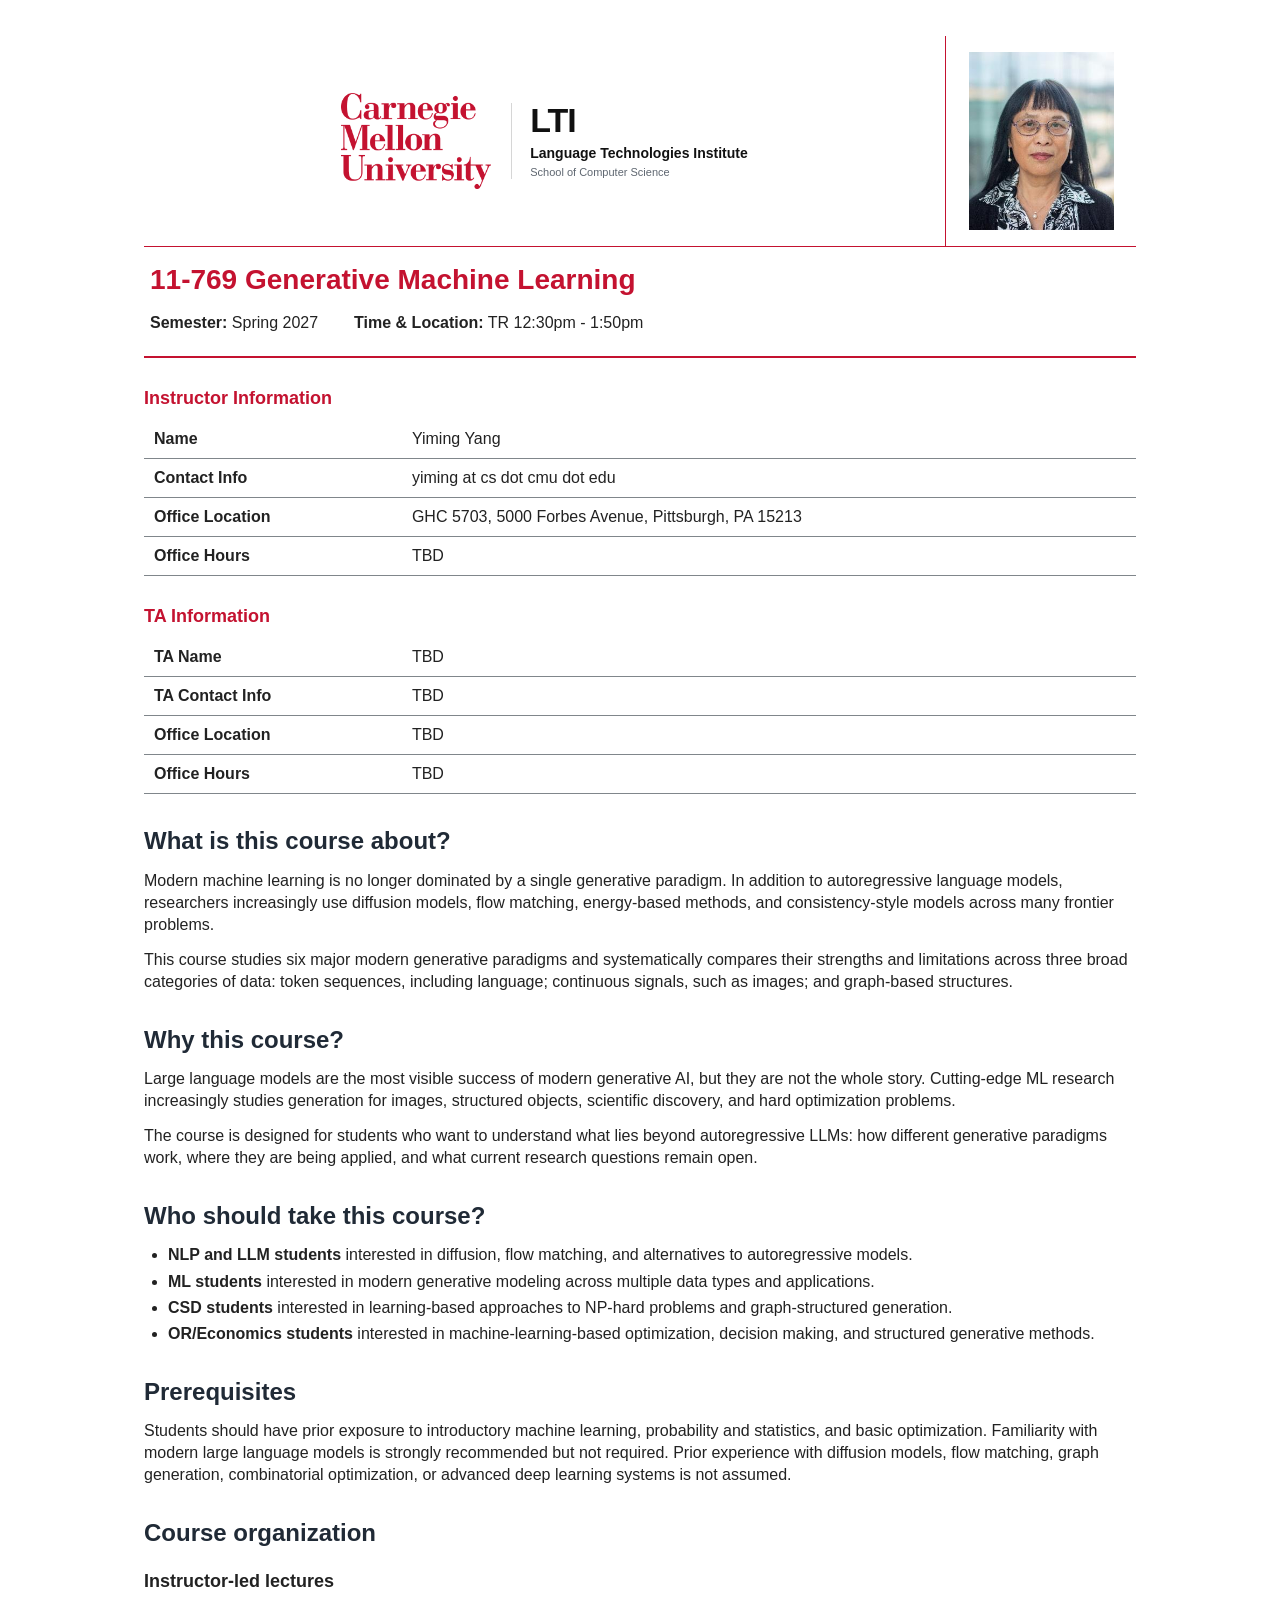
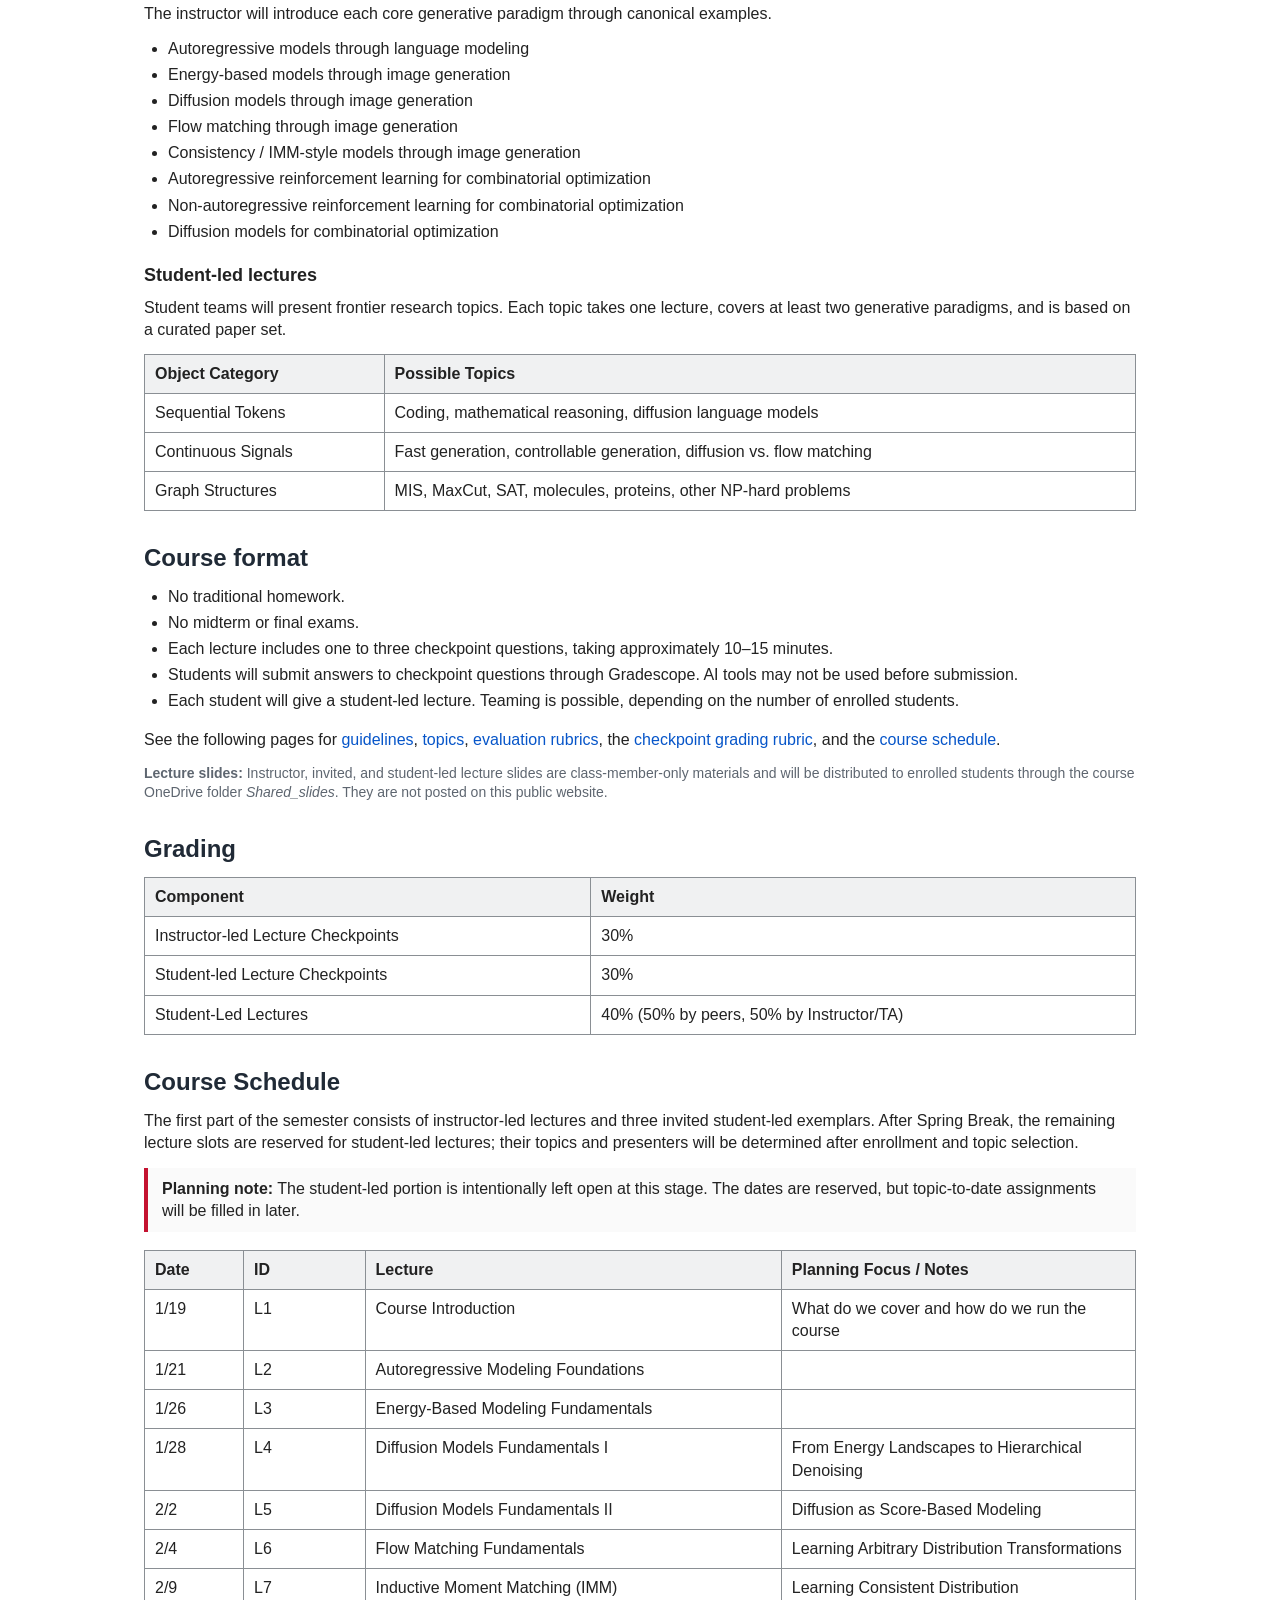
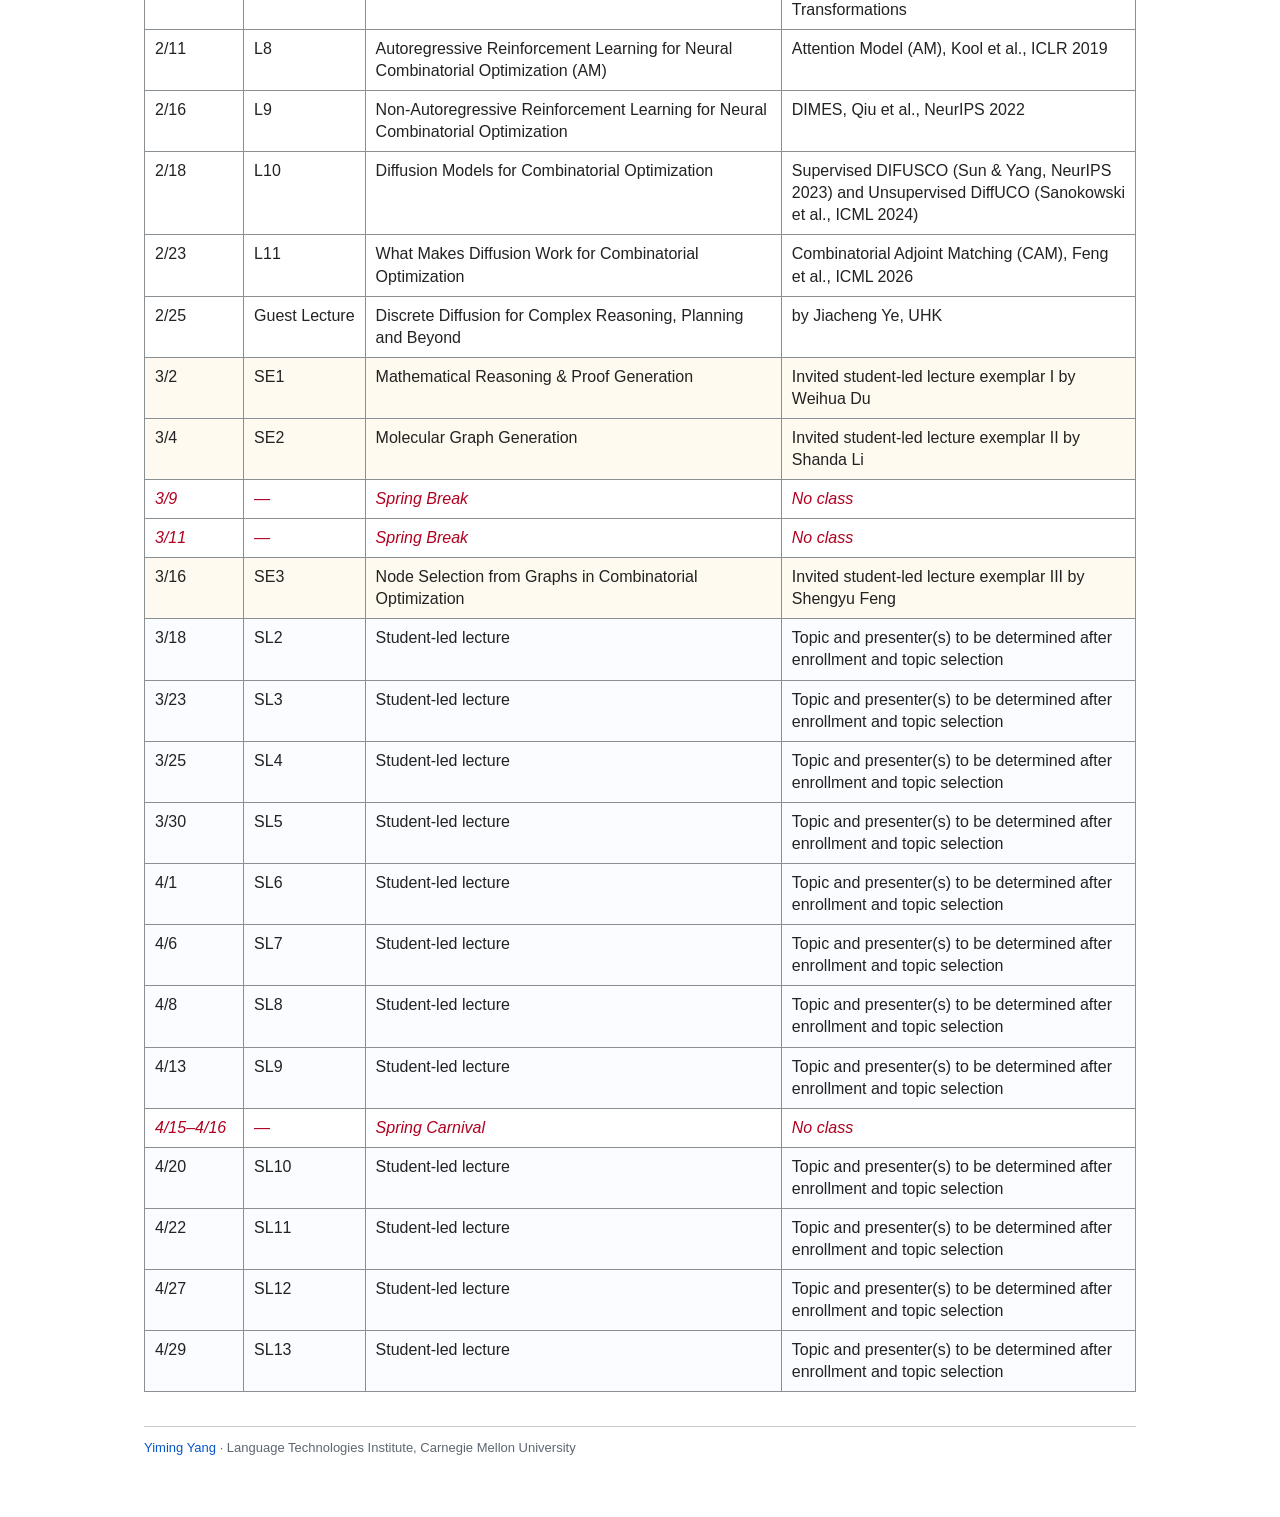
==== 11-769-s27/index.html @ 5e6c39dd "Add 11-769 Spring 2027 course page Migrated from pitt.lti.cs.cmu.edu/classes/11-769/s27, with embedd" ====
<!DOCTYPE html>

<html lang="en">
<head>
<meta charset="utf-8"/>
<meta content="width=device-width, initial-scale=1" name="viewport"/>
<title>11-769 Generative Machine Learning — Spring 2027</title>
<style>
:root { --cmu:#c41230; --ink:#222; --muted:#5e6670; --line:#9aa0a6; --soft:#f7f7f7; --link:#0655c9; }
* { box-sizing:border-box; }
body { margin:0; background:#fff; color:var(--ink); font-family:Arial, Helvetica, sans-serif; font-size:16px; line-height:1.38; }
a { color:var(--link); text-decoration:none; } a:hover { text-decoration:underline; }
.page { max-width:1080px; margin:0 auto; padding:36px 44px 60px; }
.course-header { margin-bottom:22px; }
.header-visual { display:grid; grid-template-columns:1fr 190px; min-height:210px; }
.brand, .portrait { display:flex; align-items:center; justify-content:center; padding:14px 18px; }
.brand { border-right:1px solid var(--cmu); }
.brand { gap:20px; }
.brand img { width:150px; max-width:100%; height:auto; }
.lti-id { min-width:120px; padding-left:18px; border-left:1px solid #d6d6d6; line-height:1.05; color:#111; }
.lti-id .lti-big { font-size:34px; font-weight:800; letter-spacing:-1px; color:#111; }
.lti-id .lti-name { margin-top:6px; font-size:14px; font-weight:700; line-height:1.15; }
.lti-id .lti-school { margin-top:5px; font-size:11px; color:var(--muted); line-height:1.2; }
.portrait img { width:145px; height:178px; object-fit:cover; }
.course-meta { padding:16px 6px 18px; border-top:1px solid var(--cmu); border-bottom:2px solid var(--cmu); }
.course-meta h1 { color:var(--cmu); font-size:28px; line-height:1.18; margin:0 0 12px; }
.course-meta-details { display:flex; gap:36px; flex-wrap:wrap; }
.course-meta p { margin:4px 0; }
.section-title { color:var(--cmu); font-size:18px; margin:28px 0 9px; font-weight:700; }
h2 { font-size:24px; margin:30px 0 12px; color:#202a36; }
h3 { font-size:18px; margin:20px 0 8px; }
p { margin:9px 0 13px; }
ul { margin:7px 0 14px 24px; padding:0; } li { margin:4px 0; }
.info-table, .grading-table, .schedule-table, .topic-table { width:100%; border-collapse:collapse; margin:8px 0 18px; }
.info-table td { border-bottom:1px solid #80868b; padding:8px 10px; } .info-table td:first-child { font-weight:700; width:26%; }
.grading-table th,.grading-table td,.schedule-table th,.schedule-table td,.topic-table th,.topic-table td { border:1px solid #8a8f94; padding:8px 10px; vertical-align:top; text-align:left; }
.grading-table th,.schedule-table th,.topic-table th { background:#f0f1f2; font-weight:700; }
.schedule-table td:nth-child(1) { width:10%; white-space:nowrap; } .schedule-table td:nth-child(2) { width:8%; white-space:nowrap; } .schedule-table td:nth-child(3) { width:42%; }
.schedule-table tr.exemplar td { background:#fffaf0; } .schedule-table tr.student td { background:#fafcff; } .schedule-table tr.no-class td { color:#b00020; font-style:italic; }
.note { margin:14px 0 18px; padding:10px 14px; border-left:4px solid var(--cmu); background:#fafafa; }
.links { margin-top:16px; }
.small { color:var(--muted); font-size:14px; }
.footer { margin-top:34px; padding-top:12px; border-top:1px solid #ccc; color:var(--muted); font-size:13px; }
@media (max-width:760px) {
  .page { padding:18px 16px 40px; }
  .header-visual { grid-template-columns:1fr; }
  .brand,.portrait { border-right:0; border-bottom:1px solid var(--cmu); }
  .brand { flex-wrap:wrap; }
  .lti-id { border-left:0; padding-left:0; text-align:center; }
  .course-meta { padding:18px 4px; }
  .schedule-table { font-size:14px; }
}
</style>
</head>
<body>
<div class="page">
<header class="course-header">
<div class="header-visual">
<div class="brand"><img alt="Carnegie Mellon University" src="images/cmu-logo.png"/><div class="lti-id"><div class="lti-big">LTI</div><div class="lti-name">Language Technologies Institute</div><div class="lti-school">School of Computer Science</div></div></div>
<div class="portrait"><img alt="Portrait of Yiming Yang" src="images/instructor.jpg"/></div>
</div>
<div class="course-meta">
<h1>11-769 Generative Machine Learning</h1>
<div class="course-meta-details">
<p><strong>Semester:</strong> Spring 2027</p>
<p><strong>Time &amp; Location:</strong> TR 12:30pm - 1:50pm</p>
</div>
</div>
</header>
<div class="section-title" id="instructor-information">Instructor Information</div>
<table class="info-table">
<tr><td>Name</td><td>Yiming Yang</td></tr>
<tr><td>Contact Info</td><td>yiming at cs dot cmu dot edu</td></tr>
<tr><td>Office Location</td><td>GHC 5703, 5000 Forbes Avenue, Pittsburgh, PA 15213</td></tr>
<tr><td>Office Hours</td><td>TBD</td></tr>
</table>
<div class="section-title">TA Information</div>
<table class="info-table">
<tr><td>TA Name</td><td>TBD</td></tr>
<tr><td>TA Contact Info</td><td>TBD</td></tr>
<tr><td>Office Location</td><td>TBD</td></tr>
<tr><td>Office Hours</td><td>TBD</td></tr>
</table>


<h2>What is this course about?</h2>
<p>Modern machine learning is no longer dominated by a single generative paradigm.  In addition to autoregressive language models, researchers increasingly use diffusion models, flow matching, energy-based methods, and consistency-style models across many frontier problems.</p>
<p>This course studies six major modern generative paradigms and systematically compares their strengths and limitations across three broad categories of data: token sequences, including language; continuous signals, such as images; and graph-based structures.</p>
<h2>Why this course?</h2>
<p>Large language models are the most visible success of modern generative AI, but they are not the whole story. Cutting-edge ML research increasingly studies generation for images, structured objects, scientific discovery, and hard optimization problems.</p>
<p>The course is designed for students who want to understand what lies beyond autoregressive LLMs: how different generative paradigms work, where they are being applied, and what current research questions remain open.</p>
<h2>Who should take this course?</h2>
<ul>
<li><strong>NLP and LLM students</strong> interested in diffusion, flow matching, and alternatives to autoregressive models.</li>
<li><strong>ML students</strong> interested in modern generative modeling across multiple data types and applications.</li>
<li><strong>CSD students</strong> interested in learning-based approaches to NP-hard problems and graph-structured generation.</li>
<li><strong>OR/Economics students</strong> interested in machine-learning-based optimization, decision making, and structured generative methods.</li>
</ul>
<h2>Prerequisites</h2>
<p>Students should have prior exposure to introductory machine learning, probability and statistics, and basic optimization. Familiarity with modern large language models is strongly recommended but not required. Prior experience with diffusion models, flow matching, graph generation, combinatorial optimization, or advanced deep learning systems is not assumed.</p>
<h2>Course organization</h2>
<h3>Instructor-led lectures</h3>
<p>The instructor will introduce each core generative paradigm through canonical examples.</p>
<ul>
<li>Autoregressive models through language modeling</li>
<li>Energy-based models through image generation</li>
<li>Diffusion models through image generation</li>
<li>Flow matching through image generation</li>
<li>Consistency / IMM-style models through image generation</li>
<li>Autoregressive reinforcement learning for combinatorial optimization</li>
<li>Non-autoregressive reinforcement learning for combinatorial optimization</li>
<li>Diffusion models for combinatorial optimization</li>
</ul>
<h3>Student-led lectures</h3>
<p>Student teams will present frontier research topics. Each topic takes one lecture, covers at least two generative paradigms, and is based on a curated paper set.</p>
<table class="topic-table">
<thead><tr><th>Object Category</th><th>Possible Topics</th></tr></thead>
<tbody>
<tr><td>Sequential Tokens</td><td>Coding, mathematical reasoning, diffusion language models</td></tr>
<tr><td>Continuous Signals</td><td>Fast generation, controllable generation, diffusion vs. flow matching</td></tr>
<tr><td>Graph Structures</td><td>MIS, MaxCut, SAT, molecules, proteins, other NP-hard problems</td></tr>
</tbody>
</table>
<h2>Course format</h2>
<ul>
<li>No traditional homework.</li>
<li>No midterm or final exams.</li>
<li>Each lecture includes one to three checkpoint questions, taking approximately 10–15 minutes.</li>
<li>Students will submit answers to checkpoint questions through Gradescope. AI tools may not be used before submission.</li>
<li>Each student will give a student-led lecture. Teaming is possible, depending on the number of enrolled students.</li>
</ul>
<p class="links">See the following pages for <a href="Course_documents/Student_Led_Lecture_Guidelines.pdf">guidelines</a>, <a href="Course_documents/Student_Led_Lecture_Topics.pdf">topics</a>, <a href="Course_documents/Student_Led_Lecture_Evaluation_Rubric.pdf">evaluation rubrics</a>, the <a href="Course_documents/Generic_Checkpoint_Grading_Rubric.pdf">checkpoint grading rubric</a>, and the <a href="#schedule">course schedule</a>.</p>
<p class="small"><strong>Lecture slides:</strong> Instructor, invited, and student-led lecture slides are class-member-only materials and will be distributed to enrolled students through the course OneDrive folder <em>Shared_slides</em>. They are not posted on this public website.</p>
<h2>Grading</h2>
<table class="grading-table">
<thead><tr><th>Component</th><th>Weight</th></tr></thead>
<tbody>
<tr><td>Instructor-led Lecture Checkpoints</td><td>30%</td></tr>
<tr><td>Student-led Lecture Checkpoints</td><td>30%</td></tr>
<tr><td>Student-Led Lectures</td><td>40% (50% by peers, 50% by Instructor/TA)</td></tr>
</tbody>
</table>
<h2 id="schedule">Course Schedule</h2>
<p>The first part of the semester consists of instructor-led lectures and three invited student-led exemplars. After Spring Break, the remaining lecture slots are reserved for student-led lectures; their topics and presenters will be determined after enrollment and topic selection.</p>
<div class="note"><strong>Planning note:</strong> The student-led portion is intentionally left open at this stage. The dates are reserved, but topic-to-date assignments will be filled in later.</div>
<table class="schedule-table">
<thead><tr><th>Date</th><th>ID</th><th>Lecture</th><th>Planning Focus / Notes</th></tr></thead>
<tbody>
<tr class=""><td>1/19</td><td>L1</td><td>Course Introduction</td><td>What do we cover and how do we run the course</td></tr>
<tr class=""><td>1/21</td><td>L2</td><td>Autoregressive Modeling Foundations</td><td></td></tr>
<tr class=""><td>1/26</td><td>L3</td><td>Energy-Based Modeling Fundamentals</td><td></td></tr>
<tr class=""><td>1/28</td><td>L4</td><td>Diffusion Models Fundamentals I</td><td>From Energy Landscapes to Hierarchical Denoising</td></tr>
<tr class=""><td>2/2</td><td>L5</td><td>Diffusion Models Fundamentals II</td><td>Diffusion as Score-Based Modeling</td></tr>
<tr class=""><td>2/4</td><td>L6</td><td>Flow Matching Fundamentals</td><td>Learning Arbitrary Distribution Transformations</td></tr>
<tr class=""><td>2/9</td><td>L7</td><td>Inductive Moment Matching (IMM)</td><td>Learning Consistent Distribution Transformations</td></tr>
<tr class=""><td>2/11</td><td>L8</td><td>Autoregressive Reinforcement Learning for Neural Combinatorial Optimization (AM)</td><td>Attention Model (AM), Kool et al., ICLR 2019</td></tr>
<tr class=""><td>2/16</td><td>L9</td><td>Non-Autoregressive Reinforcement Learning for Neural Combinatorial Optimization</td><td>DIMES, Qiu et al., NeurIPS 2022</td></tr>
<tr class=""><td>2/18</td><td>L10</td><td>Diffusion Models for Combinatorial Optimization</td><td>Supervised DIFUSCO (Sun &amp; Yang, NeurIPS 2023) and Unsupervised DiffUCO (Sanokowski et al., ICML 2024)</td></tr>
<tr class=""><td>2/23</td><td>L11</td><td>What Makes Diffusion Work for Combinatorial Optimization</td><td>Combinatorial Adjoint Matching (CAM), Feng et al., ICML 2026</td></tr>
<tr class=""><td>2/25</td><td>Guest Lecture</td><td>Discrete Diffusion for Complex Reasoning, Planning and Beyond</td><td>by Jiacheng Ye, UHK</td></tr>
<tr class="exemplar"><td>3/2</td><td>SE1</td><td>Mathematical Reasoning &amp; Proof Generation</td><td>Invited student-led lecture exemplar I by Weihua Du</td></tr>
<tr class="exemplar"><td>3/4</td><td>SE2</td><td>Molecular Graph Generation</td><td>Invited student-led lecture exemplar II by Shanda Li</td></tr>
<tr class="no-class"><td>3/9</td><td>—</td><td>Spring Break</td><td>No class</td></tr>
<tr class="no-class"><td>3/11</td><td>—</td><td>Spring Break</td><td>No class</td></tr>
<tr class="exemplar"><td>3/16</td><td>SE3</td><td>Node Selection from Graphs in Combinatorial Optimization</td><td>Invited student-led lecture exemplar III by Shengyu Feng</td></tr>
<tr class="student"><td>3/18</td><td>SL2</td><td>Student-led lecture</td><td>Topic and presenter(s) to be determined after enrollment and topic selection</td></tr>
<tr class="student"><td>3/23</td><td>SL3</td><td>Student-led lecture</td><td>Topic and presenter(s) to be determined after enrollment and topic selection</td></tr>
<tr class="student"><td>3/25</td><td>SL4</td><td>Student-led lecture</td><td>Topic and presenter(s) to be determined after enrollment and topic selection</td></tr>
<tr class="student"><td>3/30</td><td>SL5</td><td>Student-led lecture</td><td>Topic and presenter(s) to be determined after enrollment and topic selection</td></tr>
<tr class="student"><td>4/1</td><td>SL6</td><td>Student-led lecture</td><td>Topic and presenter(s) to be determined after enrollment and topic selection</td></tr>
<tr class="student"><td>4/6</td><td>SL7</td><td>Student-led lecture</td><td>Topic and presenter(s) to be determined after enrollment and topic selection</td></tr>
<tr class="student"><td>4/8</td><td>SL8</td><td>Student-led lecture</td><td>Topic and presenter(s) to be determined after enrollment and topic selection</td></tr>
<tr class="student"><td>4/13</td><td>SL9</td><td>Student-led lecture</td><td>Topic and presenter(s) to be determined after enrollment and topic selection</td></tr>
<tr class="no-class"><td>4/15–4/16</td><td>—</td><td>Spring Carnival</td><td>No class</td></tr>
<tr class="student"><td>4/20</td><td>SL10</td><td>Student-led lecture</td><td>Topic and presenter(s) to be determined after enrollment and topic selection</td></tr>
<tr class="student"><td>4/22</td><td>SL11</td><td>Student-led lecture</td><td>Topic and presenter(s) to be determined after enrollment and topic selection</td></tr>
<tr class="student"><td>4/27</td><td>SL12</td><td>Student-led lecture</td><td>Topic and presenter(s) to be determined after enrollment and topic selection</td></tr>
<tr class="student"><td>4/29</td><td>SL13</td><td>Student-led lecture</td><td>Topic and presenter(s) to be determined after enrollment and topic selection</td></tr>
</tbody>
</table>
<div class="footer"><a href="../">Yiming Yang</a> &middot; Language Technologies Institute, Carnegie Mellon University</div>
</div>
</body>
</html>
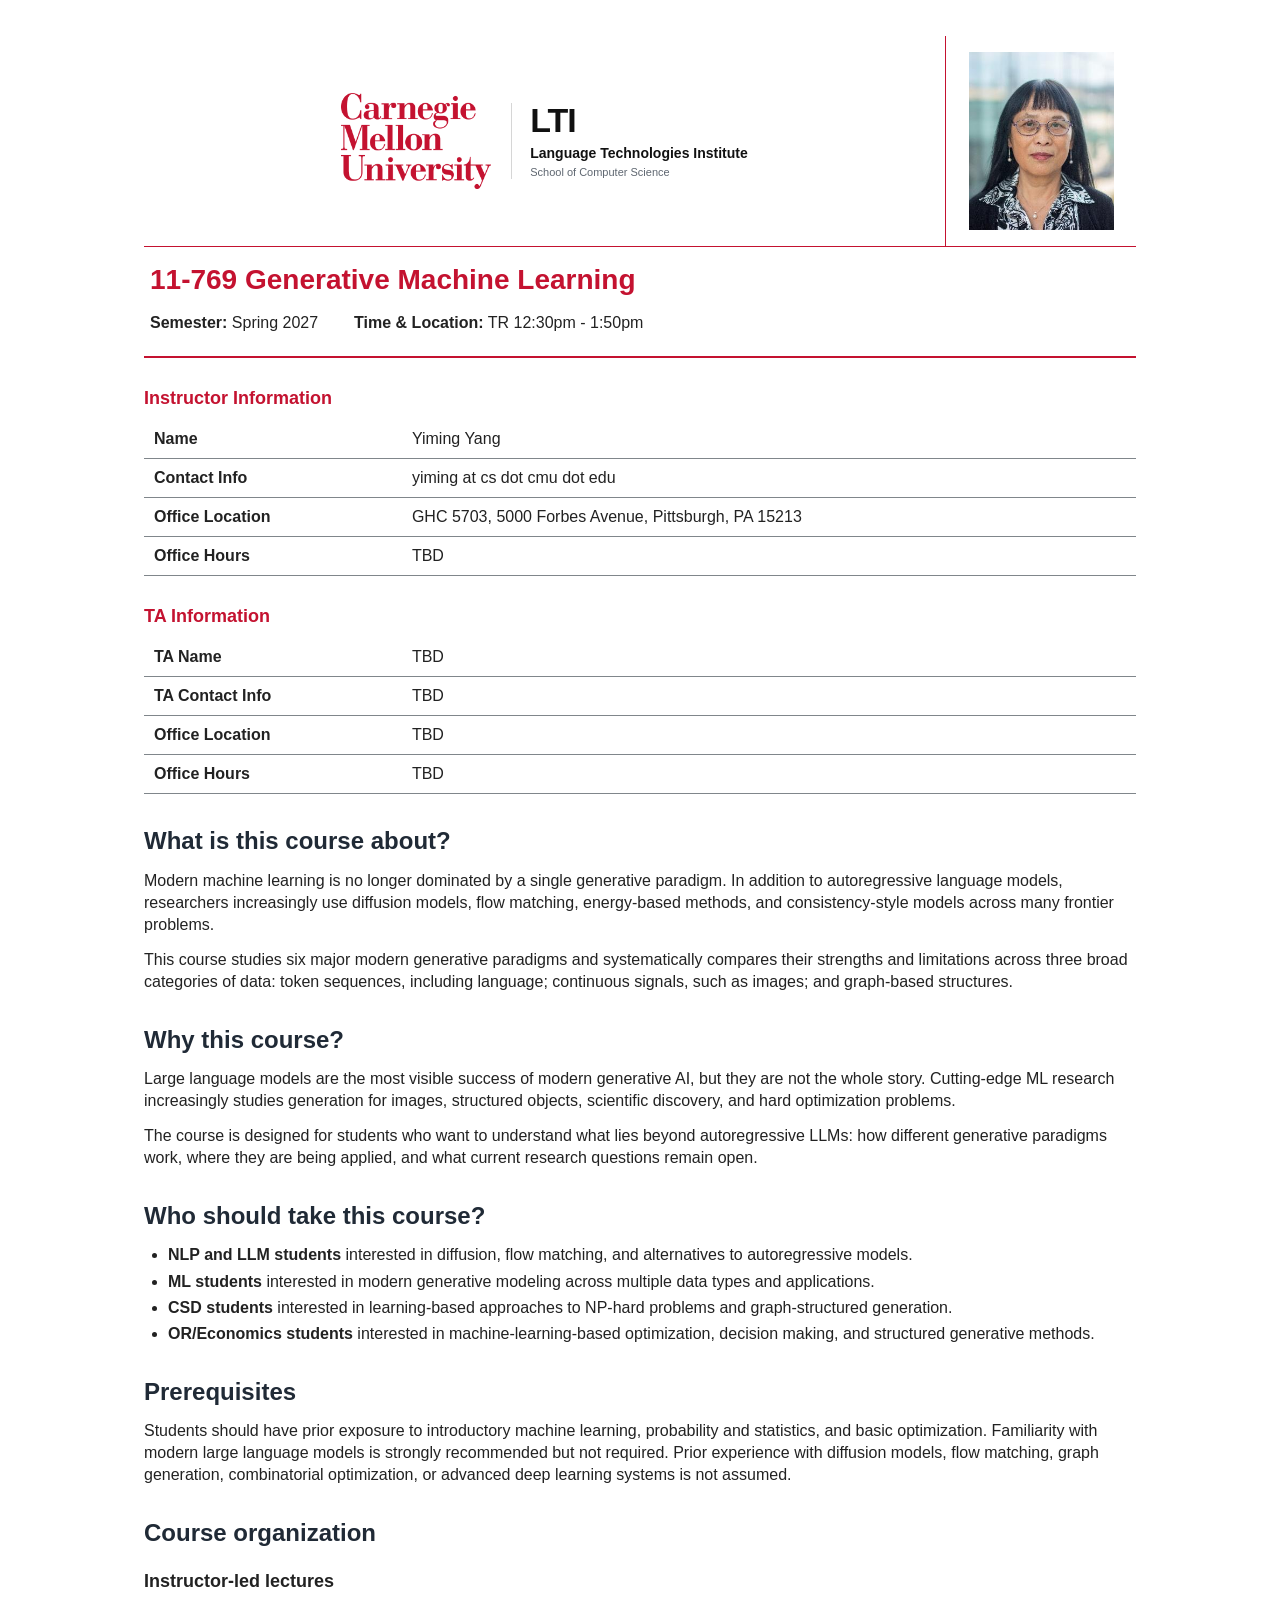
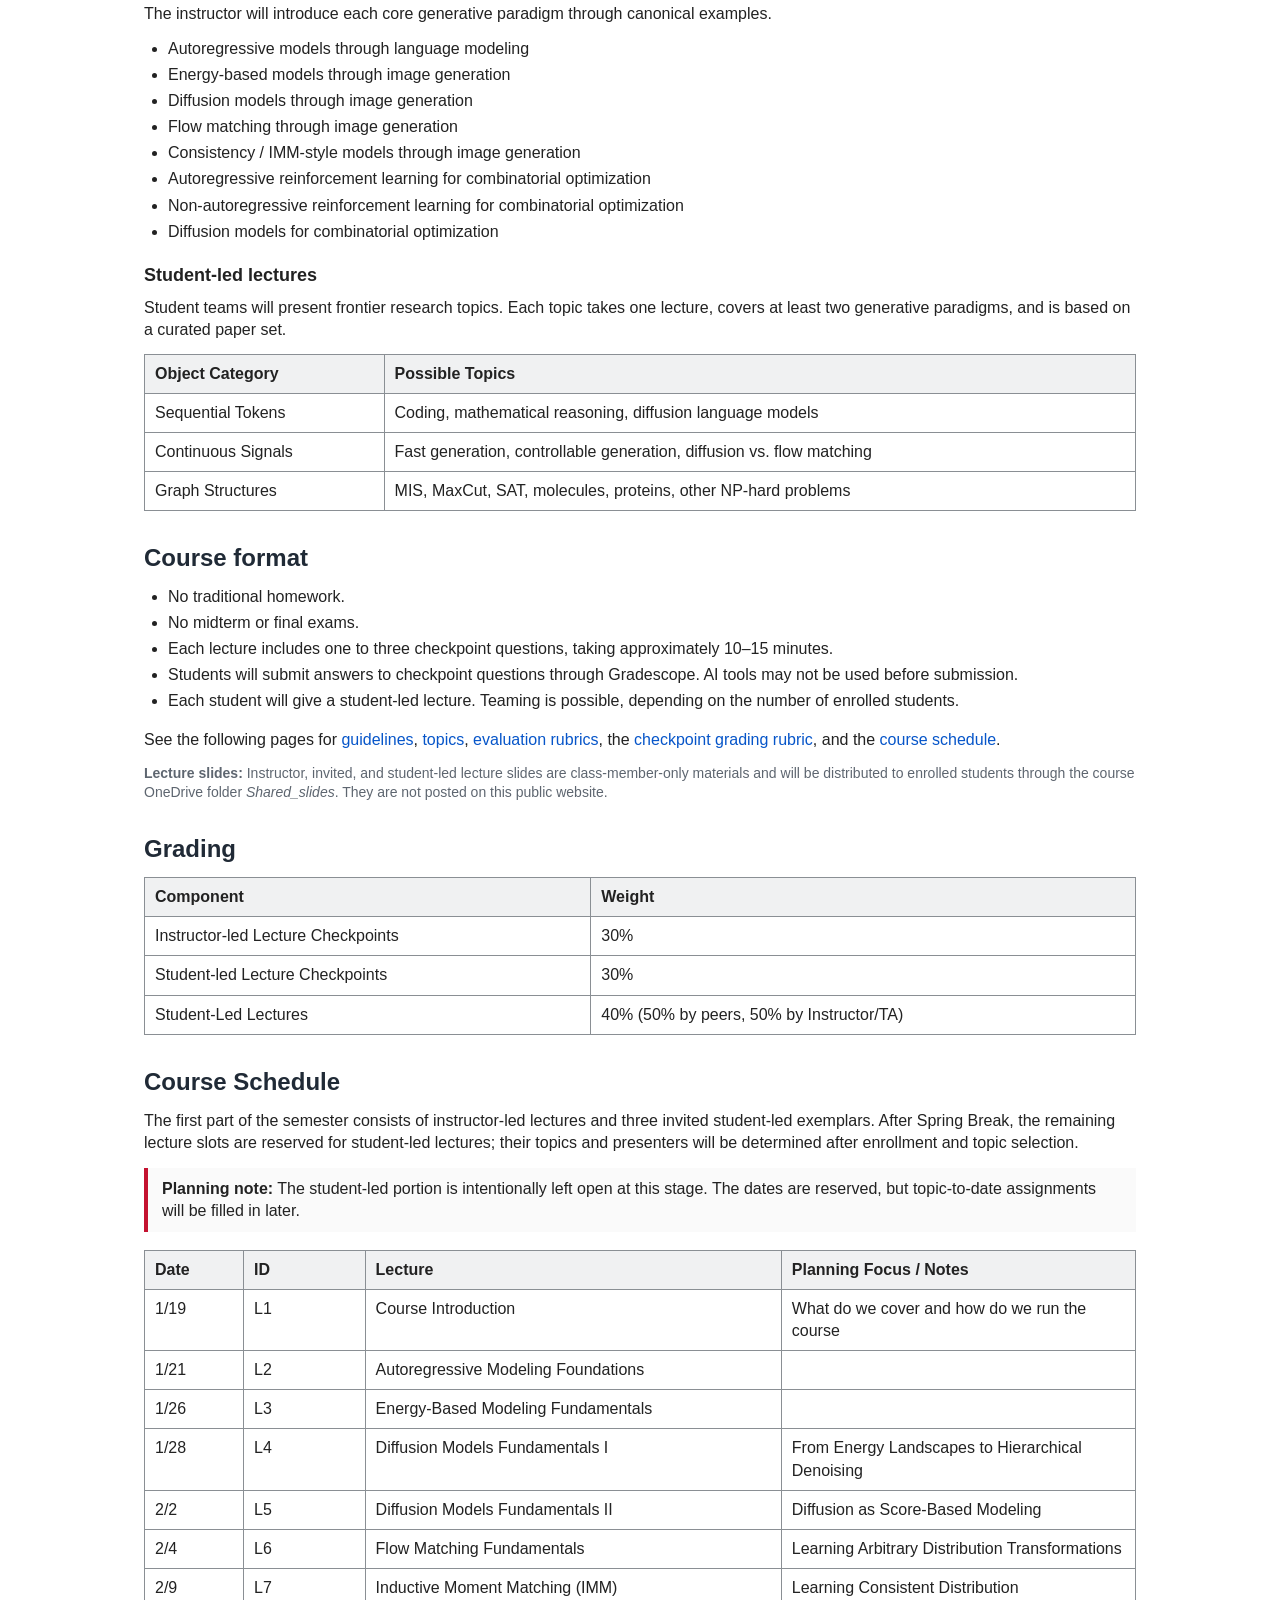
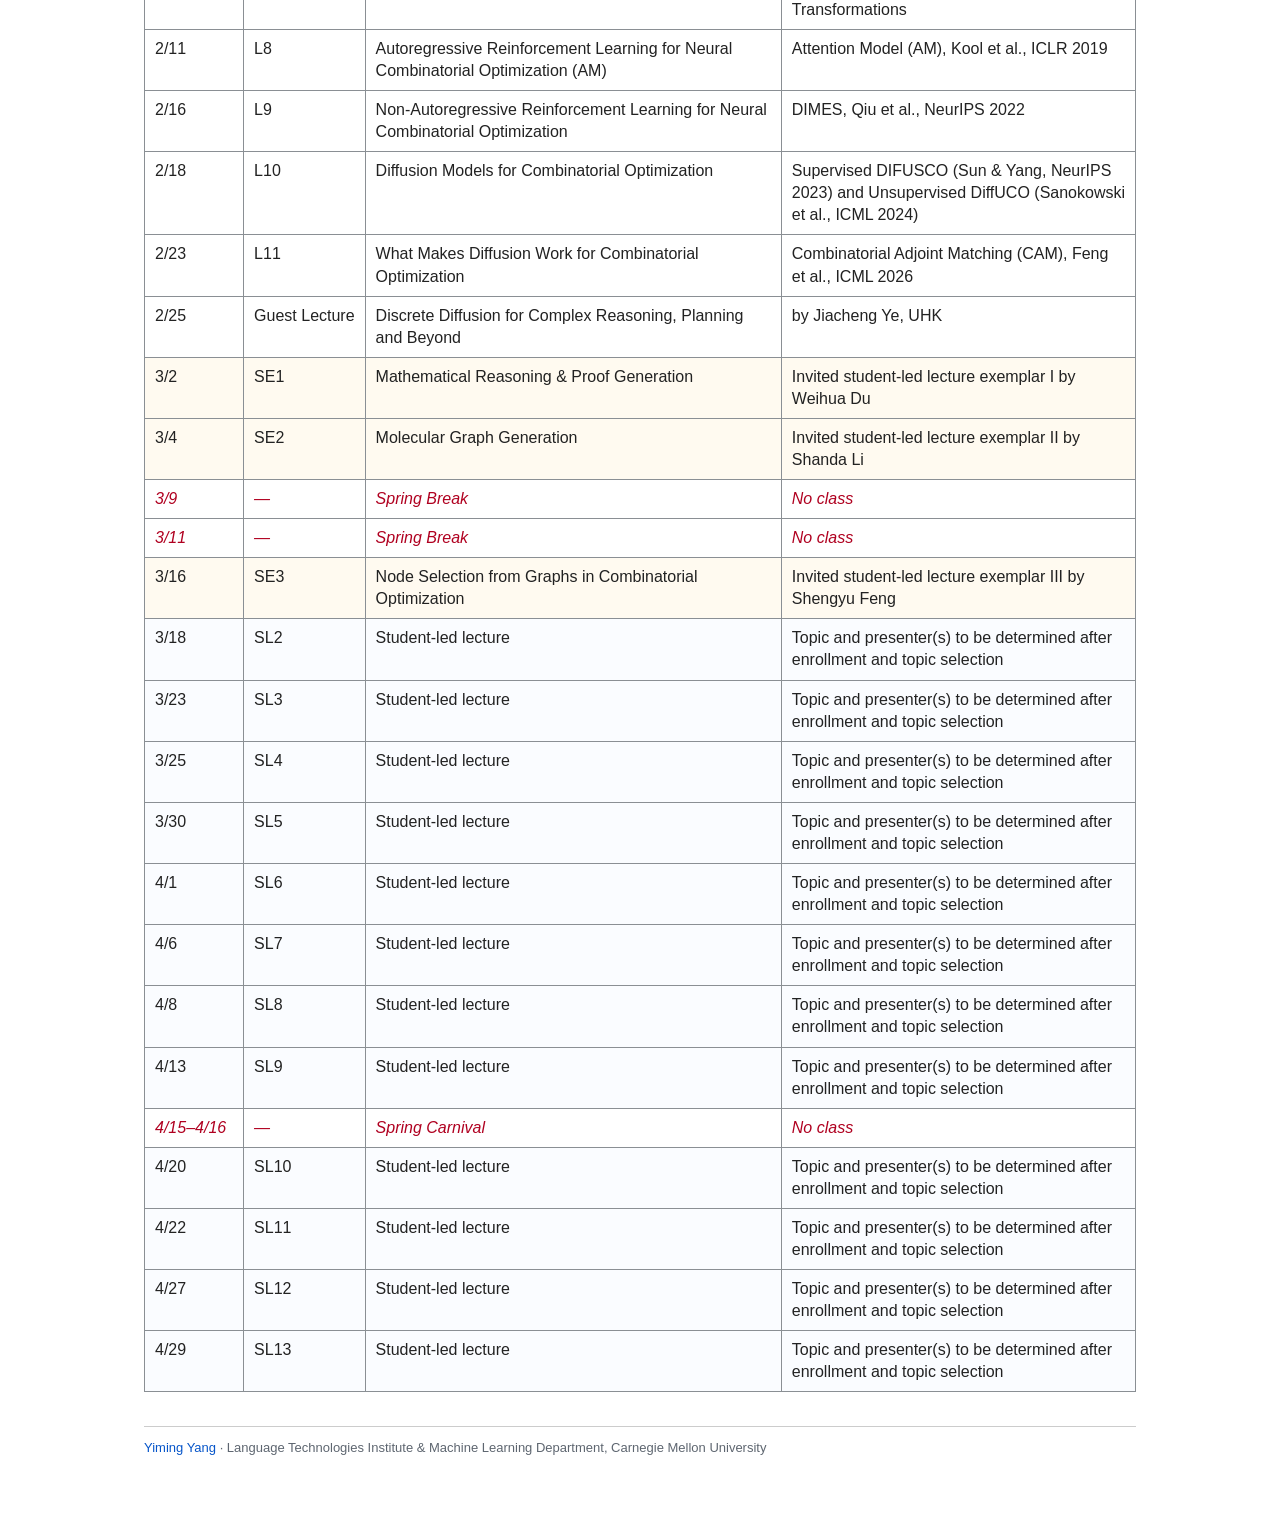
==== commit e797193a: "Course page footer: add Machine Learning Department Co-Authored-By: Claude Opus 5.5 <noreply@anthrop" ====
--- a/11-769-s27/index.html
+++ b/11-769-s27/index.html
@@ -178,7 +178,7 @@
 <tr class="student"><td>4/29</td><td>SL13</td><td>Student-led lecture</td><td>Topic and presenter(s) to be determined after enrollment and topic selection</td></tr>
 </tbody>
 </table>
-<div class="footer"><a href="../">Yiming Yang</a> &middot; Language Technologies Institute, Carnegie Mellon University</div>
+<div class="footer"><a href="../">Yiming Yang</a> &middot; Language Technologies Institute &amp; Machine Learning Department, Carnegie Mellon University</div>
 </div>
 </body>
 </html>
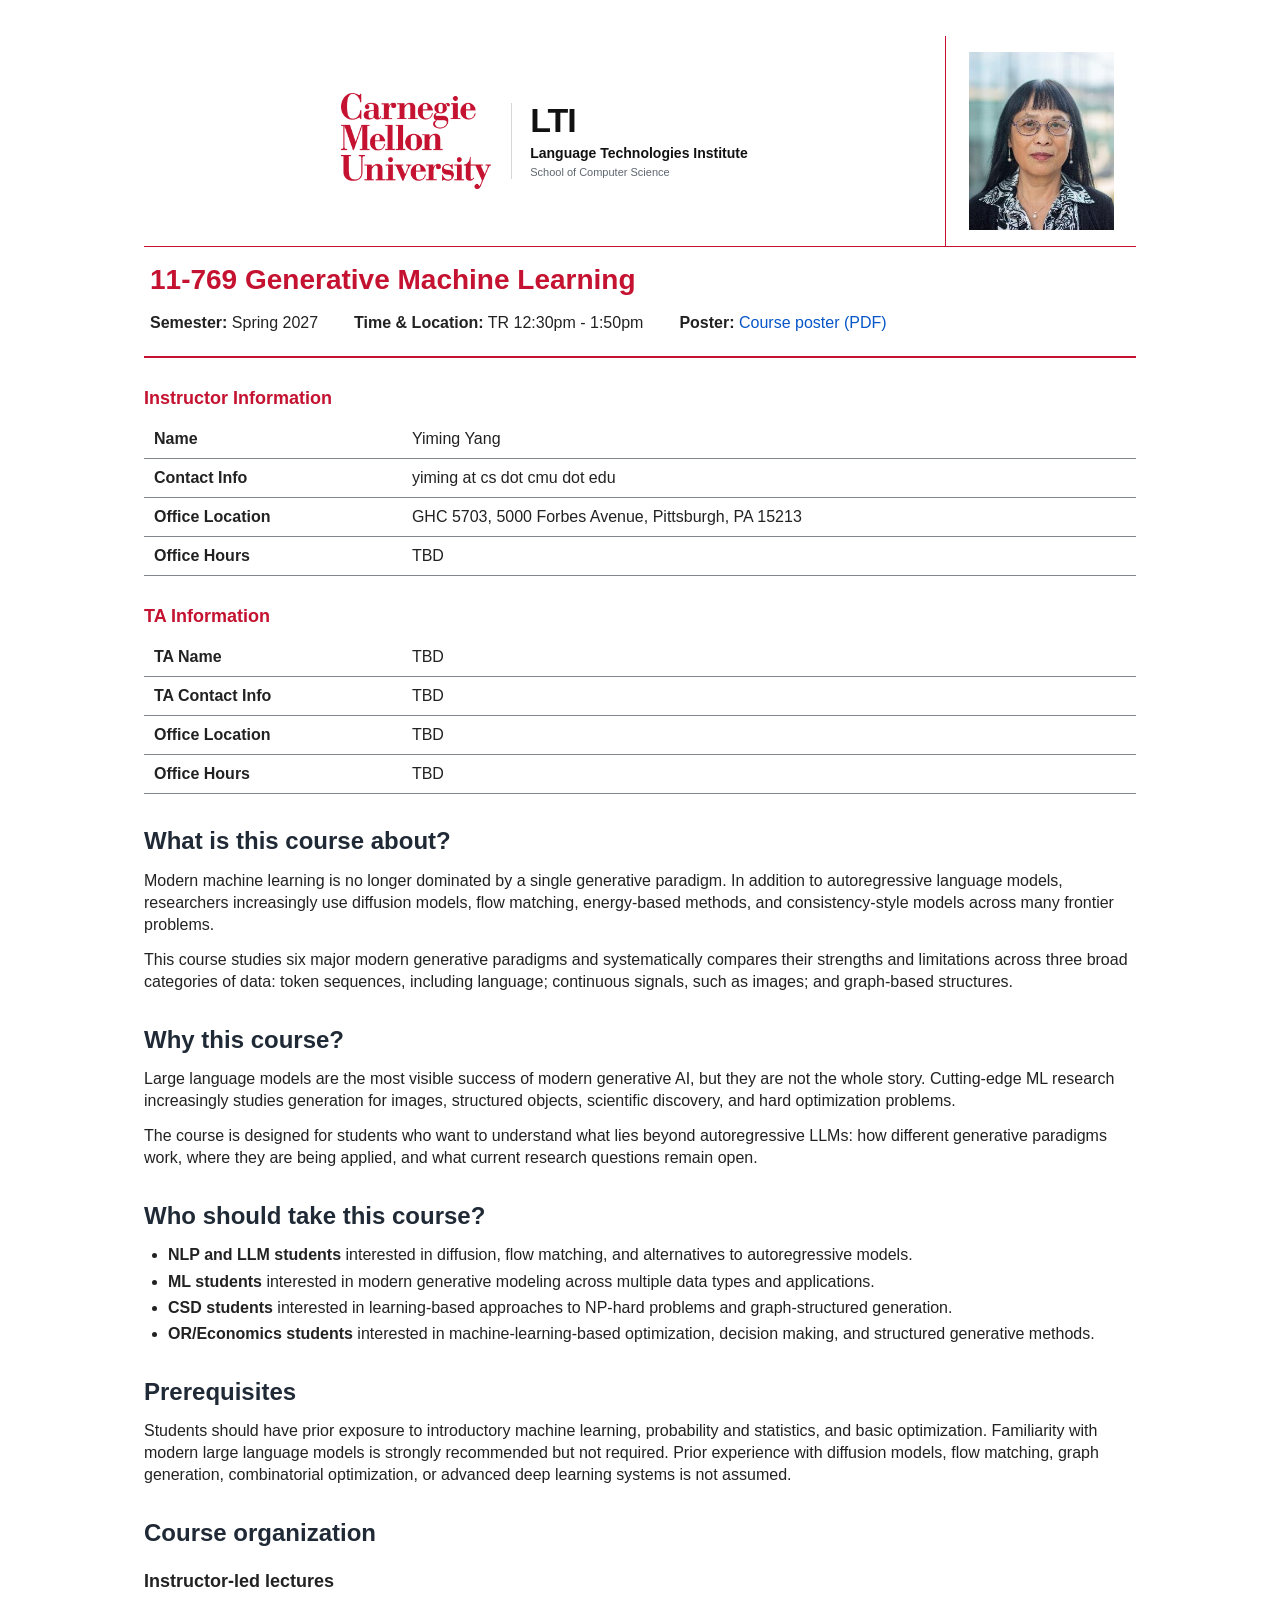
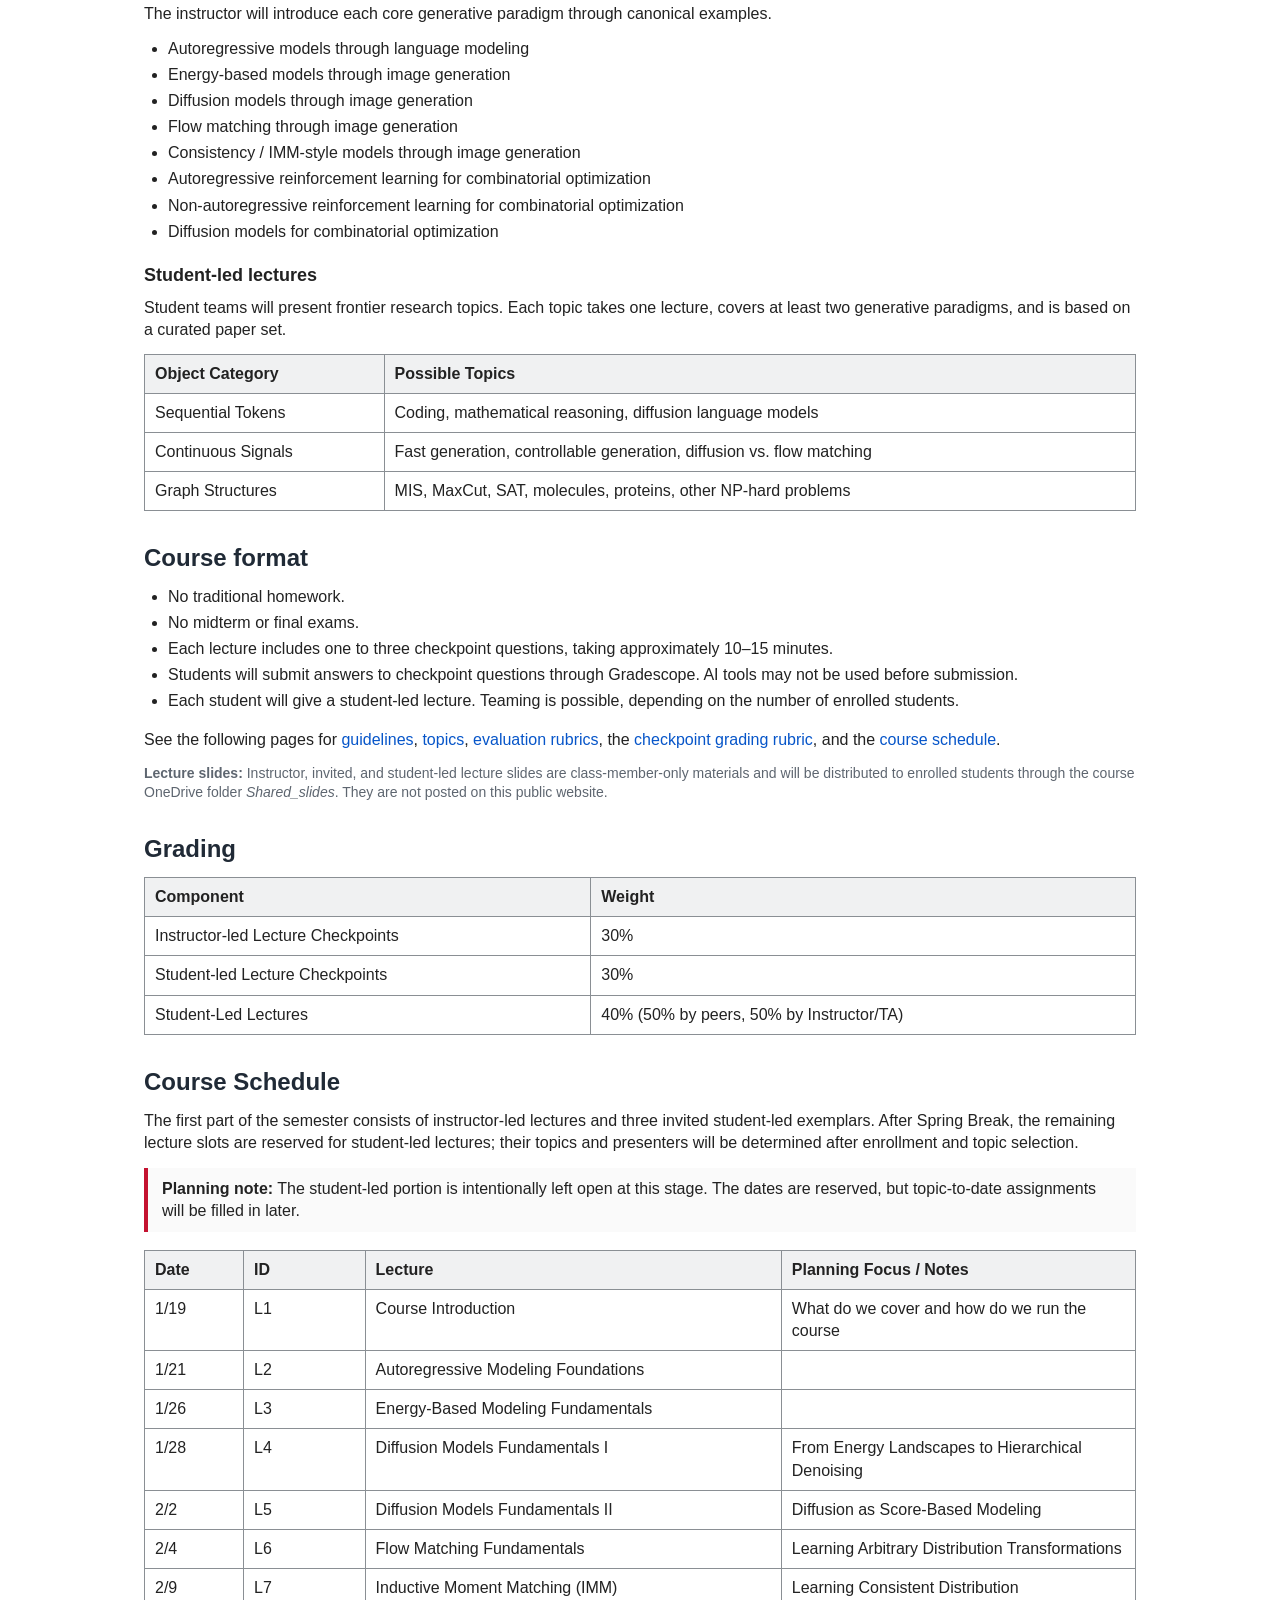
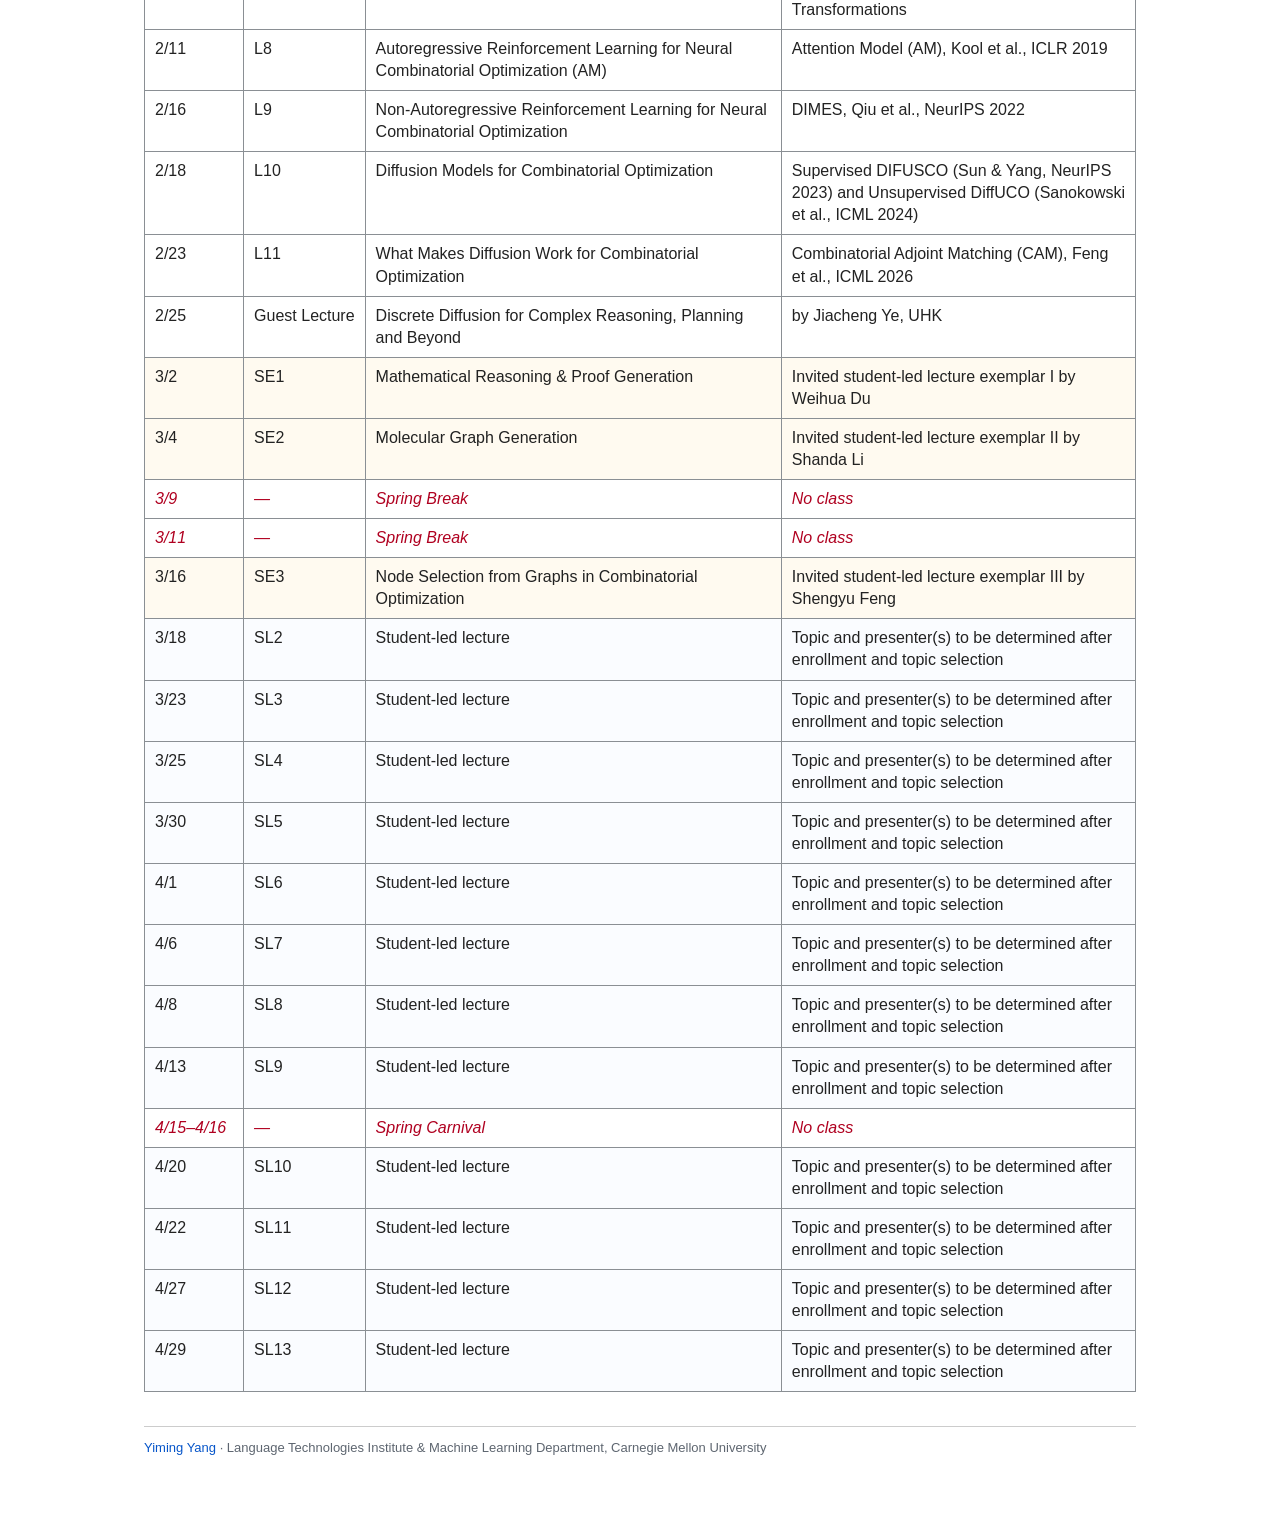
==== commit a6fe09c2: "Add 11-769 course poster and link it from the course page header Co-Authored-By: Claude Opus 5.5 <no" ====
--- a/11-769-s27/index.html
+++ b/11-769-s27/index.html
@@ -64,6 +64,7 @@
 <div class="course-meta-details">
 <p><strong>Semester:</strong> Spring 2027</p>
 <p><strong>Time &amp; Location:</strong> TR 12:30pm - 1:50pm</p>
+<p><strong>Poster:</strong> <a href="Course_documents/11-769_Course_Poster.pdf">Course poster (PDF)</a></p>
 </div>
 </div>
 </header>
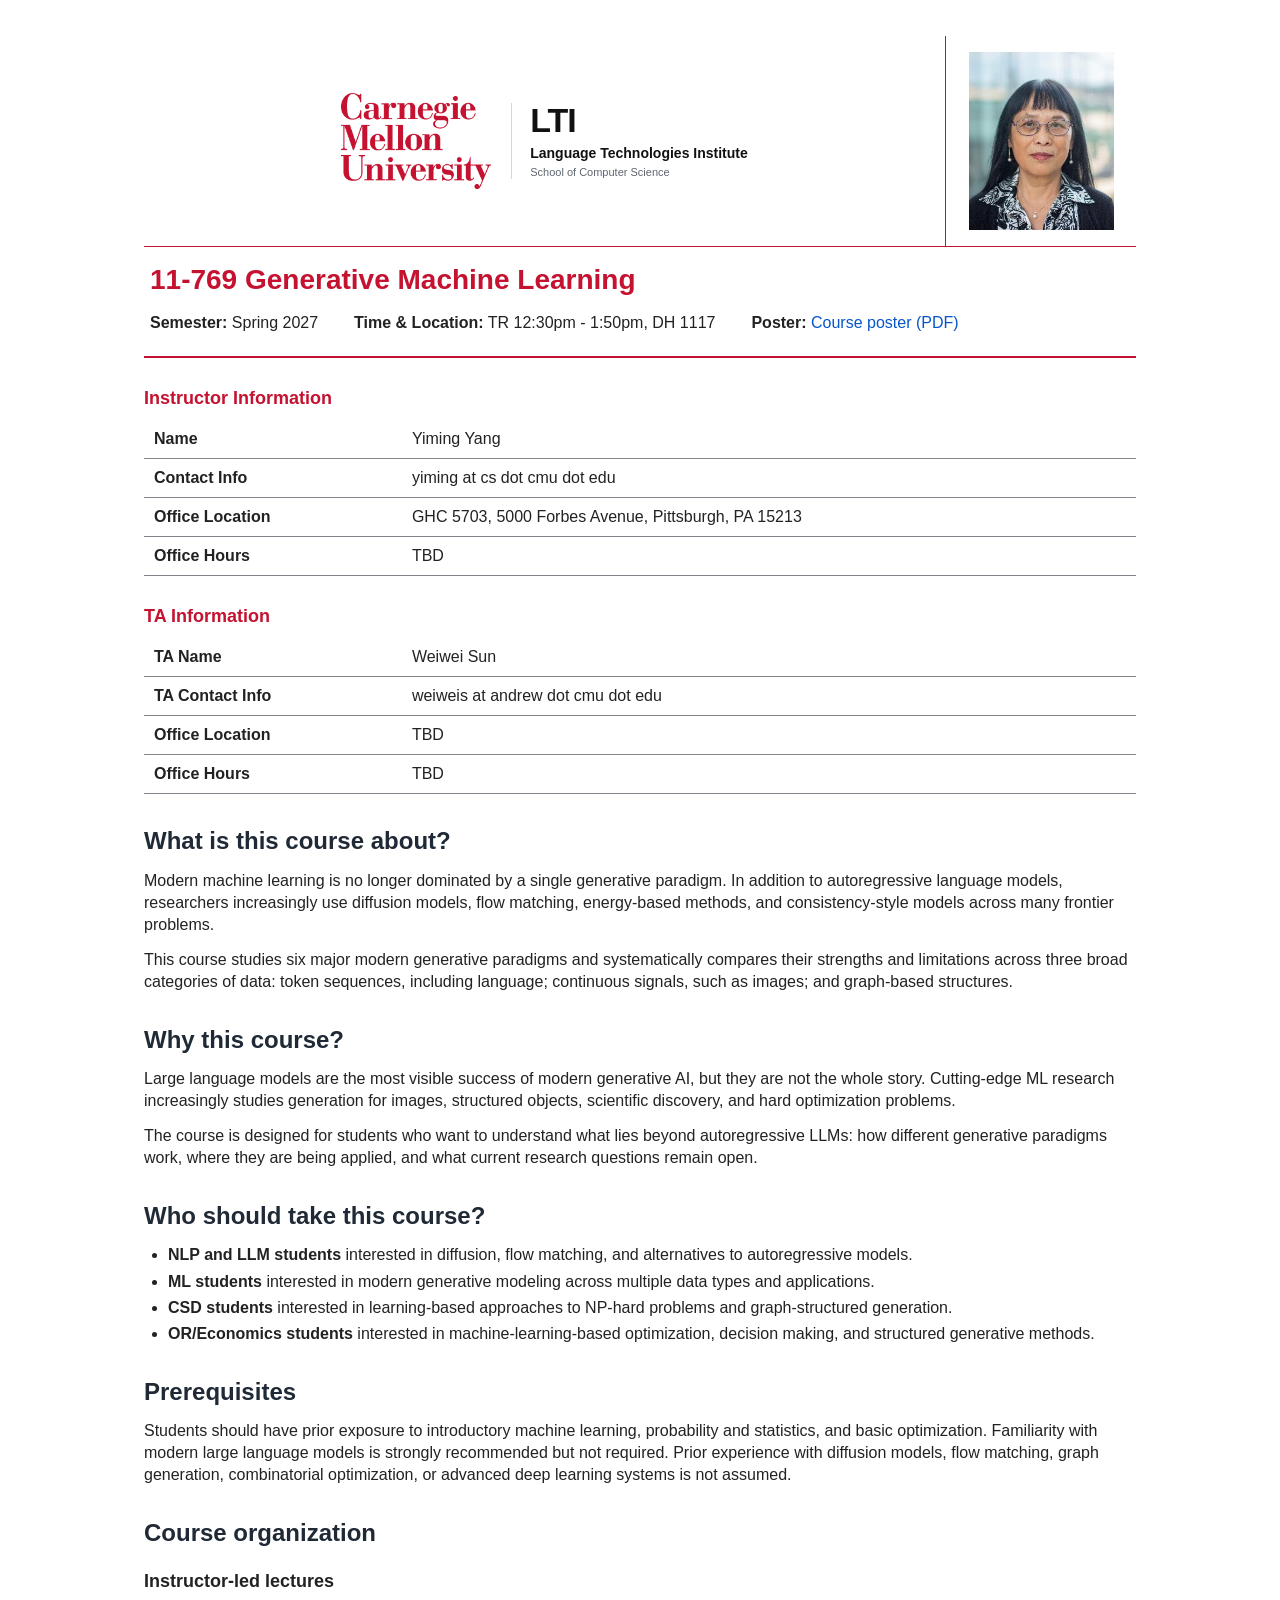
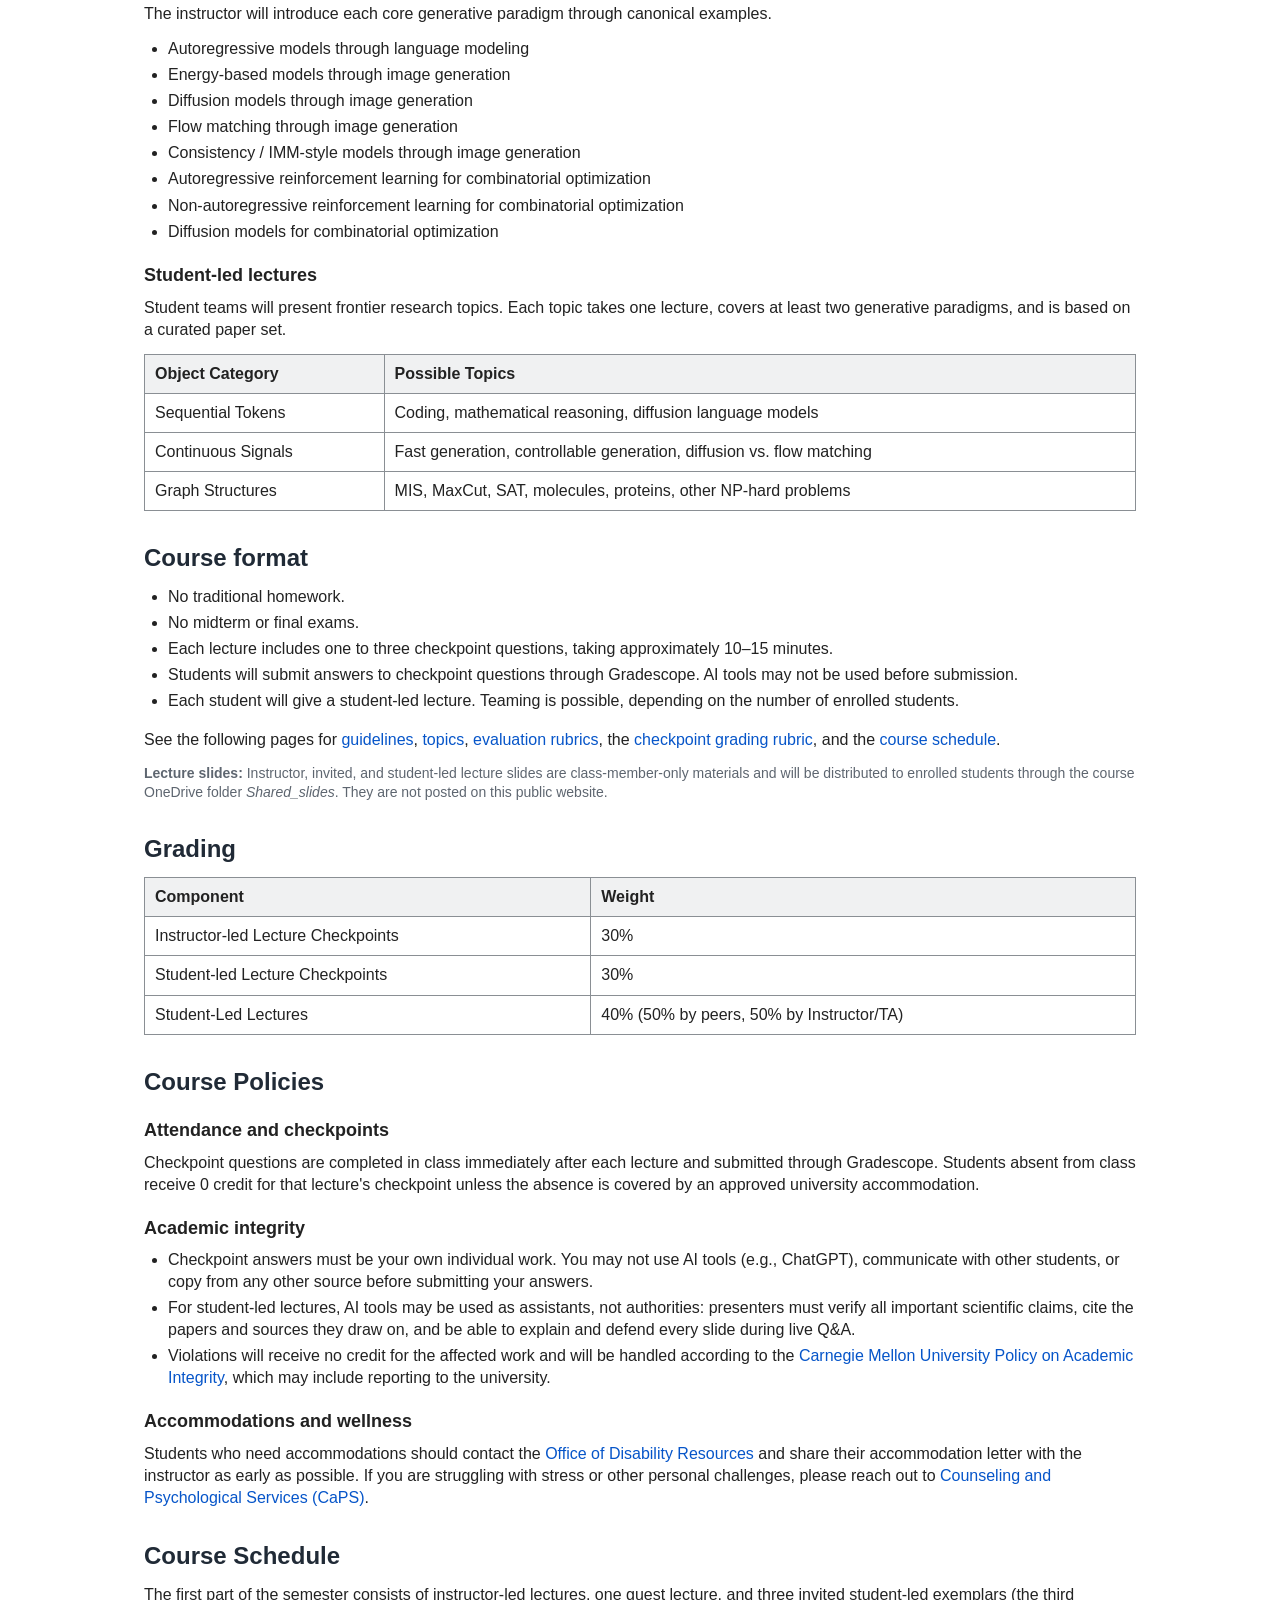
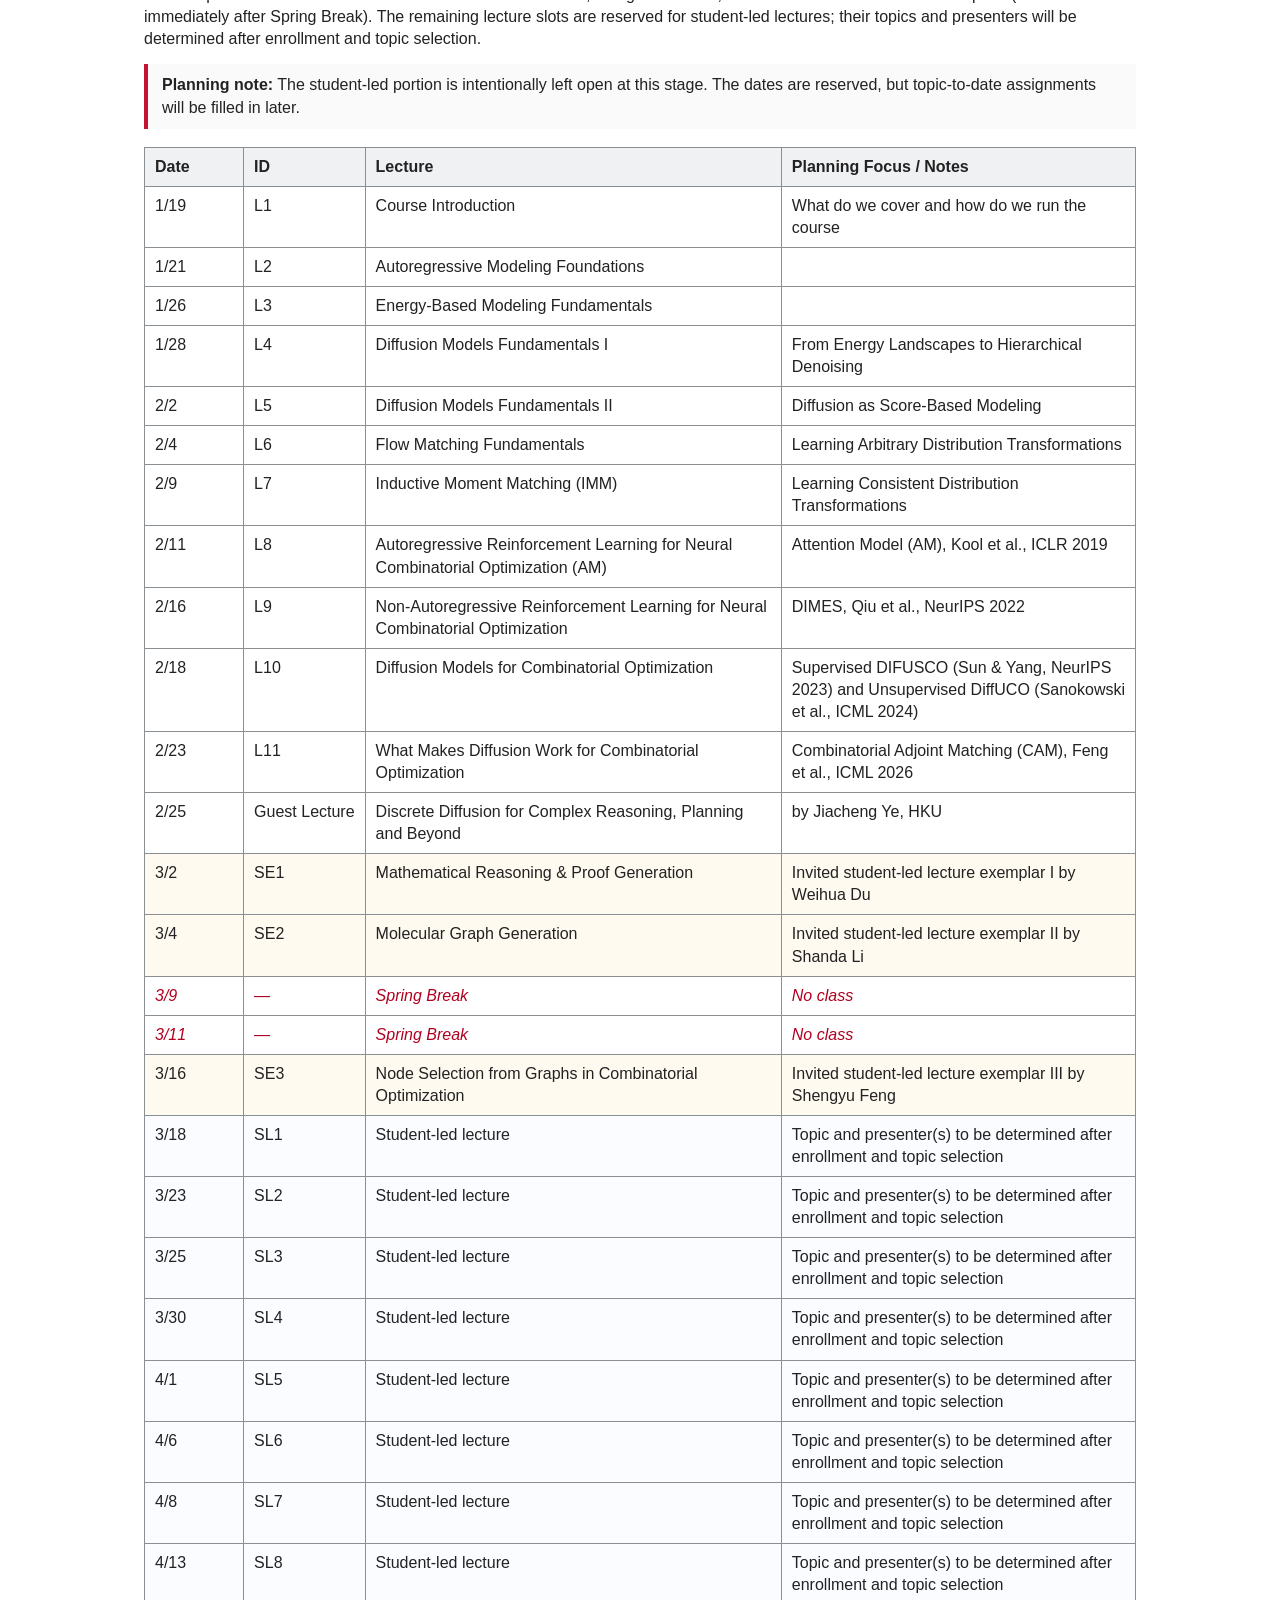
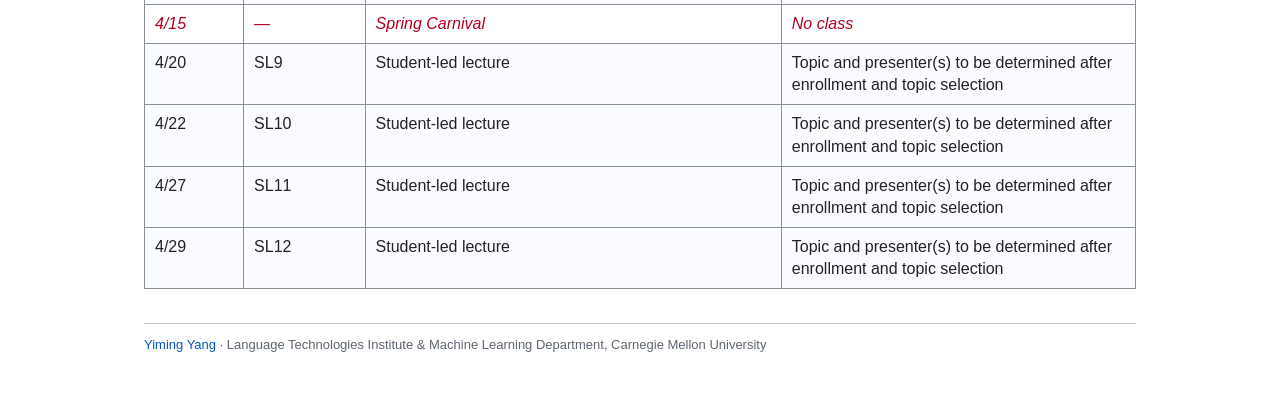
==== commit 54ed37e1: "11-769: add classroom, TA info, course policies; clean up schedule - Time & Location: add DH 1117 - " ====
--- a/11-769-s27/index.html
+++ b/11-769-s27/index.html
@@ -63,7 +63,7 @@
 <h1>11-769 Generative Machine Learning</h1>
 <div class="course-meta-details">
 <p><strong>Semester:</strong> Spring 2027</p>
-<p><strong>Time &amp; Location:</strong> TR 12:30pm - 1:50pm</p>
+<p><strong>Time &amp; Location:</strong> TR 12:30pm - 1:50pm, DH 1117</p>
 <p><strong>Poster:</strong> <a href="Course_documents/11-769_Course_Poster.pdf">Course poster (PDF)</a></p>
 </div>
 </div>
@@ -77,8 +77,8 @@
 </table>
 <div class="section-title">TA Information</div>
 <table class="info-table">
-<tr><td>TA Name</td><td>TBD</td></tr>
-<tr><td>TA Contact Info</td><td>TBD</td></tr>
+<tr><td>TA Name</td><td>Weiwei Sun</td></tr>
+<tr><td>TA Contact Info</td><td>weiweis at andrew dot cmu dot edu</td></tr>
 <tr><td>Office Location</td><td>TBD</td></tr>
 <tr><td>Office Hours</td><td>TBD</td></tr>
 </table>
@@ -141,8 +141,19 @@
 <tr><td>Student-Led Lectures</td><td>40% (50% by peers, 50% by Instructor/TA)</td></tr>
 </tbody>
 </table>
+<h2 id="policies">Course Policies</h2>
+<h3>Attendance and checkpoints</h3>
+<p>Checkpoint questions are completed in class immediately after each lecture and submitted through Gradescope. Students absent from class receive 0 credit for that lecture's checkpoint unless the absence is covered by an approved university accommodation.</p>
+<h3>Academic integrity</h3>
+<ul>
+<li>Checkpoint answers must be your own individual work. You may not use AI tools (e.g., ChatGPT), communicate with other students, or copy from any other source before submitting your answers.</li>
+<li>For student-led lectures, AI tools may be used as assistants, not authorities: presenters must verify all important scientific claims, cite the papers and sources they draw on, and be able to explain and defend every slide during live Q&amp;A.</li>
+<li>Violations will receive no credit for the affected work and will be handled according to the <a href="https://www.cmu.edu/policies/student-and-student-life/academic-integrity.html">Carnegie Mellon University Policy on Academic Integrity</a>, which may include reporting to the university.</li>
+</ul>
+<h3>Accommodations and wellness</h3>
+<p>Students who need accommodations should contact the <a href="https://www.cmu.edu/disability-resources/">Office of Disability Resources</a> and share their accommodation letter with the instructor as early as possible. If you are struggling with stress or other personal challenges, please reach out to <a href="https://www.cmu.edu/counseling/">Counseling and Psychological Services (CaPS)</a>.</p>
 <h2 id="schedule">Course Schedule</h2>
-<p>The first part of the semester consists of instructor-led lectures and three invited student-led exemplars. After Spring Break, the remaining lecture slots are reserved for student-led lectures; their topics and presenters will be determined after enrollment and topic selection.</p>
+<p>The first part of the semester consists of instructor-led lectures, one guest lecture, and three invited student-led exemplars (the third immediately after Spring Break). The remaining lecture slots are reserved for student-led lectures; their topics and presenters will be determined after enrollment and topic selection.</p>
 <div class="note"><strong>Planning note:</strong> The student-led portion is intentionally left open at this stage. The dates are reserved, but topic-to-date assignments will be filled in later.</div>
 <table class="schedule-table">
 <thead><tr><th>Date</th><th>ID</th><th>Lecture</th><th>Planning Focus / Notes</th></tr></thead>
@@ -158,25 +169,25 @@
 <tr class=""><td>2/16</td><td>L9</td><td>Non-Autoregressive Reinforcement Learning for Neural Combinatorial Optimization</td><td>DIMES, Qiu et al., NeurIPS 2022</td></tr>
 <tr class=""><td>2/18</td><td>L10</td><td>Diffusion Models for Combinatorial Optimization</td><td>Supervised DIFUSCO (Sun &amp; Yang, NeurIPS 2023) and Unsupervised DiffUCO (Sanokowski et al., ICML 2024)</td></tr>
 <tr class=""><td>2/23</td><td>L11</td><td>What Makes Diffusion Work for Combinatorial Optimization</td><td>Combinatorial Adjoint Matching (CAM), Feng et al., ICML 2026</td></tr>
-<tr class=""><td>2/25</td><td>Guest Lecture</td><td>Discrete Diffusion for Complex Reasoning, Planning and Beyond</td><td>by Jiacheng Ye, UHK</td></tr>
+<tr class=""><td>2/25</td><td>Guest Lecture</td><td>Discrete Diffusion for Complex Reasoning, Planning and Beyond</td><td>by Jiacheng Ye, HKU</td></tr>
 <tr class="exemplar"><td>3/2</td><td>SE1</td><td>Mathematical Reasoning &amp; Proof Generation</td><td>Invited student-led lecture exemplar I by Weihua Du</td></tr>
 <tr class="exemplar"><td>3/4</td><td>SE2</td><td>Molecular Graph Generation</td><td>Invited student-led lecture exemplar II by Shanda Li</td></tr>
 <tr class="no-class"><td>3/9</td><td>—</td><td>Spring Break</td><td>No class</td></tr>
 <tr class="no-class"><td>3/11</td><td>—</td><td>Spring Break</td><td>No class</td></tr>
 <tr class="exemplar"><td>3/16</td><td>SE3</td><td>Node Selection from Graphs in Combinatorial Optimization</td><td>Invited student-led lecture exemplar III by Shengyu Feng</td></tr>
-<tr class="student"><td>3/18</td><td>SL2</td><td>Student-led lecture</td><td>Topic and presenter(s) to be determined after enrollment and topic selection</td></tr>
-<tr class="student"><td>3/23</td><td>SL3</td><td>Student-led lecture</td><td>Topic and presenter(s) to be determined after enrollment and topic selection</td></tr>
-<tr class="student"><td>3/25</td><td>SL4</td><td>Student-led lecture</td><td>Topic and presenter(s) to be determined after enrollment and topic selection</td></tr>
-<tr class="student"><td>3/30</td><td>SL5</td><td>Student-led lecture</td><td>Topic and presenter(s) to be determined after enrollment and topic selection</td></tr>
-<tr class="student"><td>4/1</td><td>SL6</td><td>Student-led lecture</td><td>Topic and presenter(s) to be determined after enrollment and topic selection</td></tr>
-<tr class="student"><td>4/6</td><td>SL7</td><td>Student-led lecture</td><td>Topic and presenter(s) to be determined after enrollment and topic selection</td></tr>
-<tr class="student"><td>4/8</td><td>SL8</td><td>Student-led lecture</td><td>Topic and presenter(s) to be determined after enrollment and topic selection</td></tr>
-<tr class="student"><td>4/13</td><td>SL9</td><td>Student-led lecture</td><td>Topic and presenter(s) to be determined after enrollment and topic selection</td></tr>
-<tr class="no-class"><td>4/15–4/16</td><td>—</td><td>Spring Carnival</td><td>No class</td></tr>
-<tr class="student"><td>4/20</td><td>SL10</td><td>Student-led lecture</td><td>Topic and presenter(s) to be determined after enrollment and topic selection</td></tr>
-<tr class="student"><td>4/22</td><td>SL11</td><td>Student-led lecture</td><td>Topic and presenter(s) to be determined after enrollment and topic selection</td></tr>
-<tr class="student"><td>4/27</td><td>SL12</td><td>Student-led lecture</td><td>Topic and presenter(s) to be determined after enrollment and topic selection</td></tr>
-<tr class="student"><td>4/29</td><td>SL13</td><td>Student-led lecture</td><td>Topic and presenter(s) to be determined after enrollment and topic selection</td></tr>
+<tr class="student"><td>3/18</td><td>SL1</td><td>Student-led lecture</td><td>Topic and presenter(s) to be determined after enrollment and topic selection</td></tr>
+<tr class="student"><td>3/23</td><td>SL2</td><td>Student-led lecture</td><td>Topic and presenter(s) to be determined after enrollment and topic selection</td></tr>
+<tr class="student"><td>3/25</td><td>SL3</td><td>Student-led lecture</td><td>Topic and presenter(s) to be determined after enrollment and topic selection</td></tr>
+<tr class="student"><td>3/30</td><td>SL4</td><td>Student-led lecture</td><td>Topic and presenter(s) to be determined after enrollment and topic selection</td></tr>
+<tr class="student"><td>4/1</td><td>SL5</td><td>Student-led lecture</td><td>Topic and presenter(s) to be determined after enrollment and topic selection</td></tr>
+<tr class="student"><td>4/6</td><td>SL6</td><td>Student-led lecture</td><td>Topic and presenter(s) to be determined after enrollment and topic selection</td></tr>
+<tr class="student"><td>4/8</td><td>SL7</td><td>Student-led lecture</td><td>Topic and presenter(s) to be determined after enrollment and topic selection</td></tr>
+<tr class="student"><td>4/13</td><td>SL8</td><td>Student-led lecture</td><td>Topic and presenter(s) to be determined after enrollment and topic selection</td></tr>
+<tr class="no-class"><td>4/15</td><td>—</td><td>Spring Carnival</td><td>No class</td></tr>
+<tr class="student"><td>4/20</td><td>SL9</td><td>Student-led lecture</td><td>Topic and presenter(s) to be determined after enrollment and topic selection</td></tr>
+<tr class="student"><td>4/22</td><td>SL10</td><td>Student-led lecture</td><td>Topic and presenter(s) to be determined after enrollment and topic selection</td></tr>
+<tr class="student"><td>4/27</td><td>SL11</td><td>Student-led lecture</td><td>Topic and presenter(s) to be determined after enrollment and topic selection</td></tr>
+<tr class="student"><td>4/29</td><td>SL12</td><td>Student-led lecture</td><td>Topic and presenter(s) to be determined after enrollment and topic selection</td></tr>
 </tbody>
 </table>
 <div class="footer"><a href="../">Yiming Yang</a> &middot; Language Technologies Institute &amp; Machine Learning Department, Carnegie Mellon University</div>
